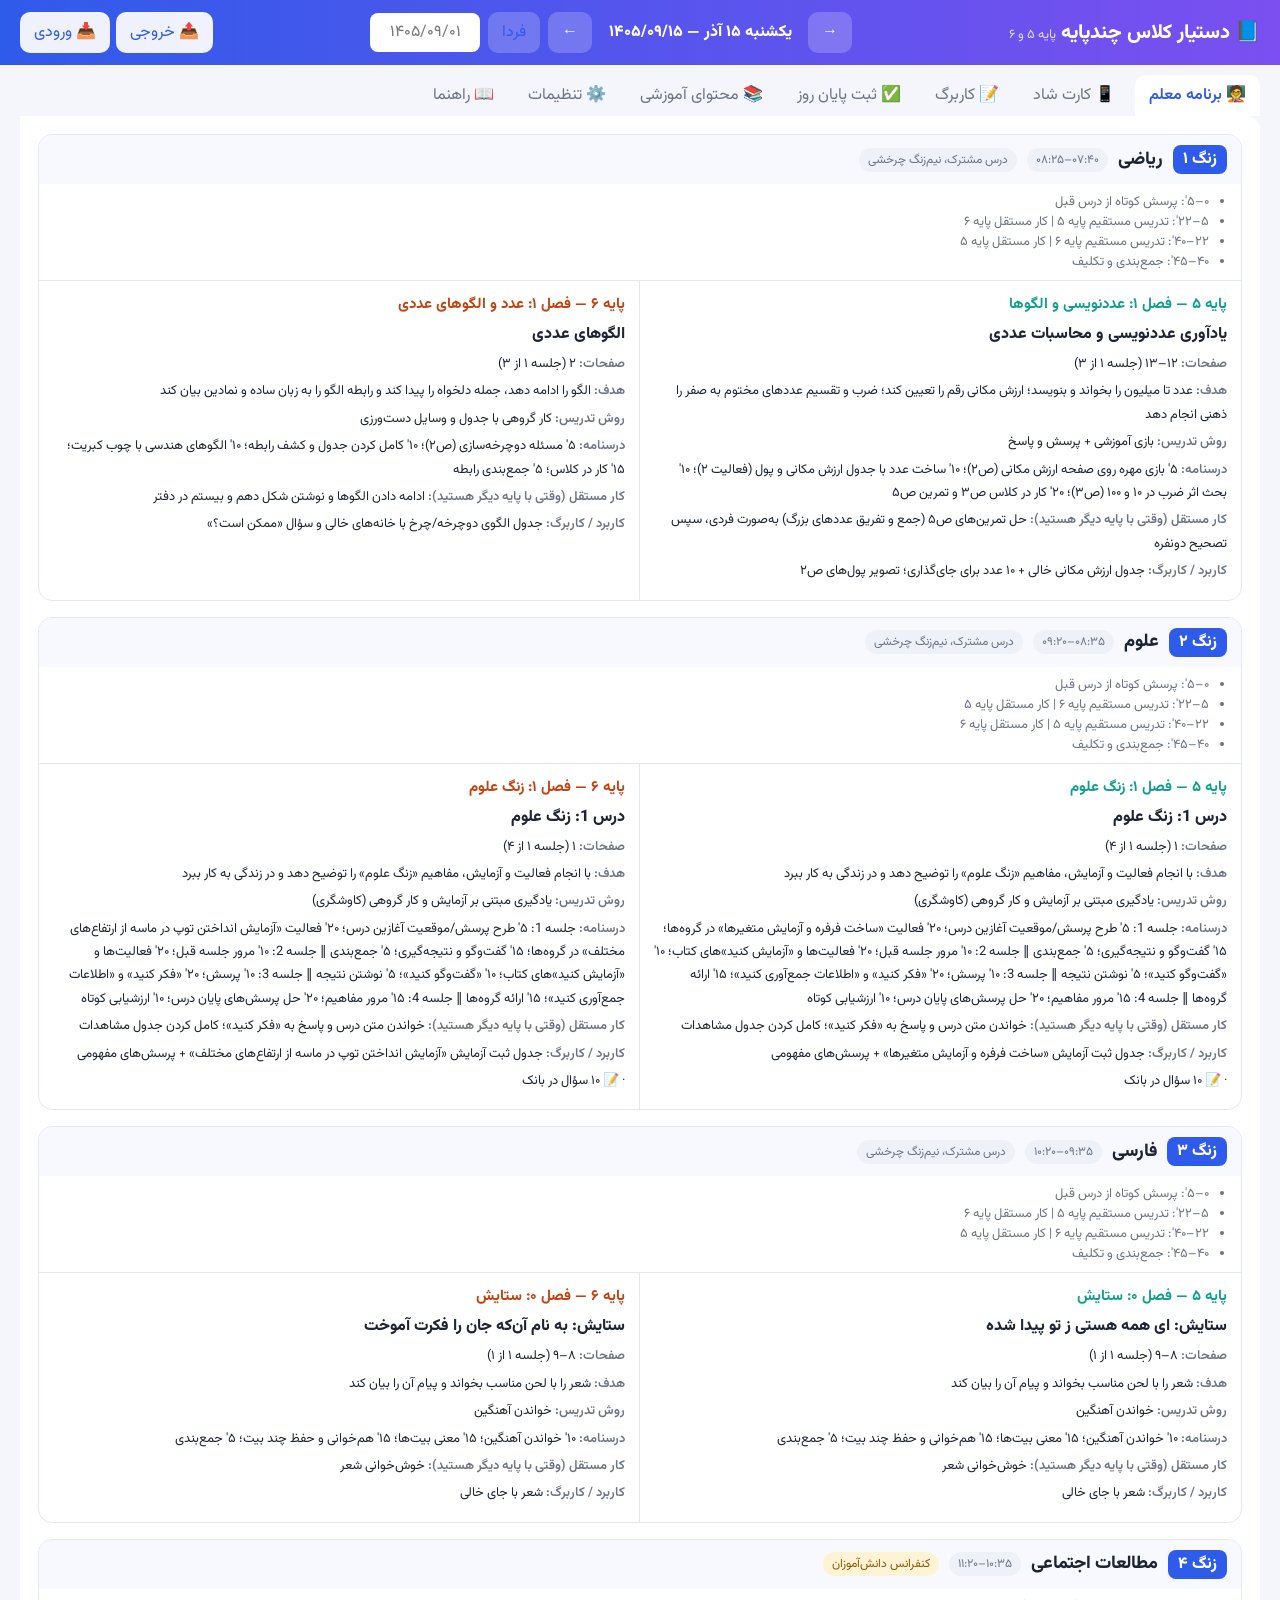
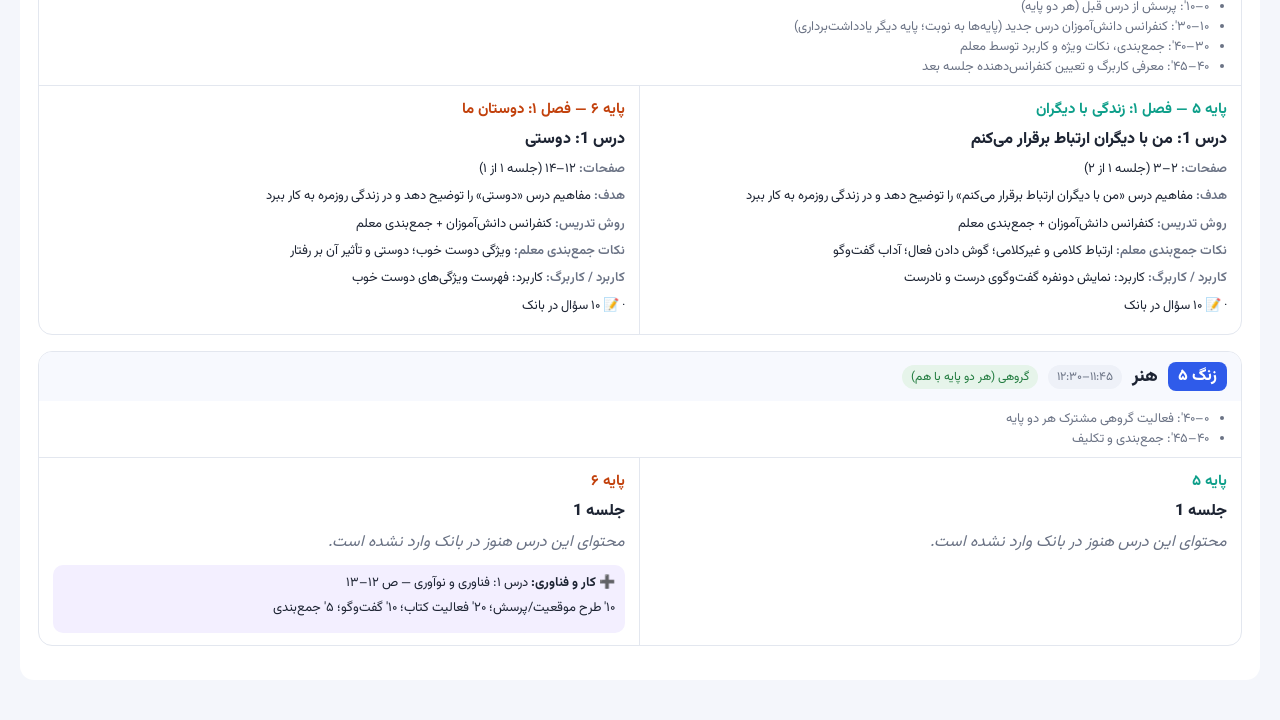
==== index.html @ adf8b190 "Add files via upload" ====
<!doctype html>
<html lang="fa" dir="rtl">
<head>
<meta charset="utf-8">
<meta name="viewport" content="width=device-width, initial-scale=1">
<script>window.APP_MODE = "pwa";</script>
<link rel="manifest" href="manifest.webmanifest">
<meta name="theme-color" content="#2f5bea">
<link rel="icon" href="icons/icon-192.png">
<link rel="apple-touch-icon" href="icons/icon-192.png">
<title>دستیار کلاس چندپایه</title>
<script src="static/vendor/html2canvas.min.js"></script>
<link rel="stylesheet" href="static/app.css">
</head>
<body>
<header class="top no-print">
  <div class="brand">📘 دستیار کلاس چندپایه <small>پایه ۵ و ۶</small></div>
  <div class="datenav">
    <button id="prev" title="روز قبل">→</button>
    <div id="dateLabel" class="date">…</div>
    <button id="next" title="روز بعد">←</button>
    <button id="tomorrow" class="ghost">فردا</button>
    <input id="datePick" placeholder="۱۴۰۵/۰۹/۰۱" size="10">
  </div>
  <div class="sync">
    <button id="exportBtn" class="ghost" title="یک فایل برای بردن به دستگاه دیگر (گوشی ⇄ ویندوز)">📤 خروجی</button>
    <button id="importBtn" class="ghost" title="فایل خروجی دستگاه دیگر را بخوانید و ادغام کنید">📥 ورودی</button>
    <input id="importFile" type="file" accept=".json,application/json" hidden>
  </div>
</header>

<nav class="tabs no-print">
  <button data-tab="plan" class="on">🧑‍🏫 برنامه معلم</button>
  <button data-tab="card">📱 کارت شاد</button>
  <button data-tab="sheet">📝 کاربرگ</button>
  <button data-tab="done">✅ ثبت پایان روز</button>
  <button data-tab="content">📚 محتوای آموزشی</button>
  <button data-tab="settings">⚙️ تنظیمات</button>
  <button data-tab="guide">📖 راهنما</button>
</nav>

<main>
  <section id="tab-plan" class="tab on"></section>

  <section id="tab-card" class="tab">
    <div class="toolbar no-print">
      <button id="cardPng">⬇️ دانلود عکس</button>
      <button id="cardCopy" class="ghost">📋 کپی متن برای شاد</button>
    </div>
    <div class="card-wrap"><div id="shadCard"></div></div>
    <h3 class="no-print" style="margin:28px 0 8px">🏠 تکلیف امشب</h3>
    <p class="hint no-print">بر اساس درس‌های همین روز و برنامه‌ی روز بعد ساخته می‌شود. ریاضی و فارسی همیشه هست؛ برای درس‌های فردا آمادگی (قرآن، کنفرانس، املا، …). روی هر متن کلیک کنید و ویرایش کنید؛ ✖ آن بند را حذف می‌کند. «کپی متن» همان متن ویرایش‌شده را کپی می‌کند.</p>
    <div class="toolbar no-print">
      <button id="hwPng">⬇️ دانلود عکس تکلیف</button>
      <button id="hwCopy" class="ghost">📋 کپی متن تکلیف برای شاد</button>
    </div>
    <div class="card-wrap"><div id="hwCard"></div></div>
  </section>

  <section id="tab-sheet" class="tab">
    <div class="toolbar no-print">
      <select id="sheetPick"></select>
      <label><input type="checkbox" id="showAns"> نمایش پاسخ‌ها (فقط برای معلم)</label>
      <button id="addQ" class="ghost">➕ سؤال جدید</button>
      <button id="sheetPng">⬇️ عکس</button>
      <button id="sheetPdf">🖨️ PDF</button>
    </div>
    <p class="hint no-print">سؤال‌ها را با تیک انتخاب کنید؛ روی هر متن کلیک کنید تا ویرایش شود. پاسخ‌ها در خروجی نمی‌آیند.</p>
    <div class="sheet-wrap"><div id="sheet"></div></div>
  </section>

  <section id="tab-done" class="tab"></section>
  <section id="tab-content" class="tab">
    <div class="filters">
      <input id="fSearch" type="search" placeholder="🔎 جستجو در عنوان، مفاهیم، روش، نکات…">
      <select id="fGrade"><option value="">همه پایه‌ها</option><option>5</option><option>6</option></select>
      <select id="fSubject"><option value="">همه درس‌ها</option></select>
      <select id="fChapter"><option value="">همه فصل‌ها</option></select>
      <select id="fStatus"><option value="">همه وضعیت‌ها</option><option value="done">✅ تدریس شده</option>
        <option value="current">▶️ در حال تدریس</option><option value="todo">⏳ مانده</option></select>
      <select id="fReview"><option value="">بازنگری: همه</option><option value="yes">بازنگری شده</option><option value="no">بازنگری نشده</option></select>
      <span id="fCount" class="hint"></span>
    </div>
    <div class="table-wrap"><table class="grid content-table" id="cTable"></table></div>
  </section>
  <div id="drawer" class="drawer"><div class="drawer-box">
    <div class="drawer-head"><b id="dTitle"></b><button id="dClose" class="ghost">✖</button></div>
    <div id="dBody"></div>
    <div class="save-row"><button id="dSave">💾 ذخیره تغییرات</button>
      <label><input type="checkbox" id="dReviewed"> بازنگری این درس تمام شد</label></div>
  </div></div>
  <section id="tab-settings" class="tab"></section>
  <section id="tab-guide" class="tab">
    <p class="hint no-print"><a href="static/guide.html" target="_blank">باز کردن راهنما در صفحه جدا / چاپ</a></p>
    <iframe src="static/guide.html" style="width:100%;height:75vh;border:0"></iframe>
  </section>
</main>
<div id="toast"></div>
<script src="static/core/jalali.js"></script>
<script src="static/core/planner.js"></script>
<script src="static/core/store.js"></script>
<script src="static/app.js"></script>
<script src="static/content.js"></script>
<script>if ("serviceWorker" in navigator) navigator.serviceWorker.register("sw.js");</script>
</body>
</html>
---- static/app.css ----
@import url("fonts.css");
:root {
  --bg: #f4f6fb; --panel: #fff; --ink: #1d2433; --muted: #6b7385; --line: #e3e7ef;
  --brand: #2f5bea; --brand-2: #7b4ff0; --ok: #1f9d55; --warn: #d97706;
  --g5: #0e9f8a; --g5-bg: #e6f7f4; --g6: #c2410c; --g6-bg: #fdf0e8;
}
* { box-sizing: border-box; }
body { margin: 0; font-family: Vazirmatn, Tahoma, sans-serif; background: var(--bg); color: var(--ink); }
button, select, input { font: inherit; }
button { background: var(--brand); color: #fff; border: 0; border-radius: 10px; padding: 8px 14px; cursor: pointer; }
button.ghost { background: #e8edfb; color: var(--brand); }
button:hover { filter: brightness(1.08); }

.top { display: flex; flex-wrap: wrap; gap: 12px; align-items: center; justify-content: space-between;
  padding: 12px 20px; background: linear-gradient(90deg, var(--brand), var(--brand-2)); color: #fff; }
.brand { font-weight: 800; font-size: 20px; } .brand small { opacity: .8; font-weight: 400; font-size: 13px; }
.datenav { display: flex; gap: 8px; align-items: center; }
.datenav .date { font-weight: 800; min-width: 200px; text-align: center; }
.datenav button { background: rgba(255,255,255,.2); }
.datenav input { border: 0; border-radius: 8px; padding: 7px; width: 110px; text-align: center; }

.tabs { display: flex; gap: 6px; padding: 10px 20px 0; overflow-x: auto; }
.tabs button { background: transparent; color: var(--muted); border-radius: 10px 10px 0 0; white-space: nowrap; }
.tabs button.on { background: var(--panel); color: var(--brand); font-weight: 600; }
main { padding: 0 20px 40px; }
.tab { display: none; background: var(--panel); border-radius: 0 14px 14px 14px; padding: 18px; }
.tab.on { display: block; }
.toolbar { display: flex; flex-wrap: wrap; gap: 8px; align-items: center; margin-bottom: 12px; }
.hint { color: var(--muted); font-size: 13px; margin: 0 0 12px; }
.closed { padding: 40px; text-align: center; font-size: 20px; color: var(--muted); }

/* teacher plan */
.period { border: 1px solid var(--line); border-radius: 14px; margin-bottom: 16px; overflow: hidden; }
.period-head { display: flex; flex-wrap: wrap; gap: 10px; align-items: center; padding: 10px 14px; background: #f7f9fe; }
.period-head .no { background: var(--brand); color: #fff; border-radius: 8px; padding: 2px 10px; font-weight: 800; }
.period-head .subj { font-size: 18px; font-weight: 800; }
.badge { font-size: 12px; padding: 3px 9px; border-radius: 99px; background: #eef1f8; color: var(--muted); }
.badge.conf { background: #fff3d6; color: #8a5a00; } .badge.joint { background: #e6f4ea; color: #1f7a3d; }
.timing { margin: 0; padding: 8px 32px 8px 14px; font-size: 13px; color: var(--muted); border-bottom: 1px solid var(--line); }
.grades { display: grid; grid-template-columns: 1fr 1fr; }
.grade { padding: 12px 14px; }
.grade + .grade { border-right: 1px solid var(--line); }
.grade h4 { margin: 0 0 6px; font-size: 15px; }
.g5 h4 { color: var(--g5); } .g6 h4 { color: var(--g6); }
.grade .title { font-weight: 800; font-size: 16px; margin-bottom: 6px; }
.kv { font-size: 13px; margin: 4px 0; line-height: 1.8; } .kv b { color: var(--muted); font-weight: 600; }
.kv.note { background: #fff8e6; border-radius: 8px; padding: 4px 8px; }
.empty { color: var(--muted); font-style: italic; }
.extra { margin-top: 10px; padding: 8px 10px; background: #f3efff; border-radius: 10px; font-size: 13px; }
.logged { float: left; font-size: 12px; }
@media (max-width: 760px) { .grades { grid-template-columns: 1fr; } .grade + .grade { border-right: 0; border-top: 1px solid var(--line); } }

/* shad card */
.card-wrap, .sheet-wrap { overflow-x: auto; }
#shadCard { width: 900px; margin: auto; border-radius: 28px; overflow: hidden; color: #1d2433;
  background: linear-gradient(160deg, #eef3ff 0%, #fdf2ff 100%); font-family: Vazirmatn, Tahoma, sans-serif; }
.sc-head { background: linear-gradient(90deg, #2f5bea, #7b4ff0); color: #fff; padding: 26px 32px; }
.sc-head .t1 { font-size: 30px; font-weight: 800; } .sc-head .t2 { font-size: 18px; opacity: .9; margin-top: 4px; }
.sc-body { display: grid; grid-template-columns: 1fr 1fr; gap: 18px; padding: 22px 26px; }
.sc-col { background: #fff; border-radius: 20px; padding: 16px 18px; box-shadow: 0 4px 14px rgba(47,91,234,.08); }
.sc-col h3 { margin: 0 0 12px; font-size: 22px; } .sc-col.g5 h3 { color: var(--g5); } .sc-col.g6 h3 { color: var(--g6); }
.sc-item { padding: 10px 0; border-top: 1px dashed var(--line); }
.sc-item:first-of-type { border-top: 0; }
.sc-item .s { font-weight: 800; font-size: 17px; } .sc-item .s span { font-weight: 400; color: var(--muted); font-size: 13px; }
.sc-item .l { font-size: 15px; margin-top: 3px; }
.sc-item .x { font-size: 13px; color: var(--muted); margin-top: 3px; }
.sc-item .x.conf { color: #8a5a00; }
.sc-legend { text-align: center; font-size: 14px; color: #5b3fc4; padding: 12px 20px 0; }
.hw-head { background: linear-gradient(90deg, #0e9f8a, #2f5bea); }
.sc-item .l.hw { line-height: 2; outline: none; border-radius: 6px; }
.sc-item .l.hw:focus { background: #fffbe6; }
.hw-del { float: left; background: transparent; color: #c33; padding: 0 6px; font-size: 13px; }
#hwCard { width: 900px; margin: auto; border-radius: 28px; overflow: hidden; color: #1d2433;
  background: linear-gradient(160deg, #e9fbf6 0%, #eef3ff 100%); font-family: Vazirmatn, Tahoma, sans-serif; }
.sc-foot { text-align: center; padding: 6px 26px 24px; font-size: 17px; font-weight: 600; color: #5b3fc4; }

/* worksheet */
#sheet { width: 794px; min-height: 1123px; margin: auto; background: #fff; padding: 38px 46px;
  border: 1px solid var(--line); font-family: Vazirmatn, Tahoma, sans-serif; color: #111; }
.ws-school { display: flex; justify-content: space-between; font-size: 15px; font-weight: 600; color: #2f5bea;
  margin-bottom: 8px; outline: none; }
.ws-head { display: flex; justify-content: space-between; align-items: flex-end; border-bottom: 3px solid #2f5bea; padding-bottom: 10px; }
.ws-head .t { font-size: 24px; font-weight: 800; } .ws-head .m { font-size: 14px; color: #444; line-height: 1.9; }
.ws-name { margin: 14px 0 6px; font-size: 15px; }
.ws-sec { display: flex; gap: 10px; align-items: center; margin-top: 16px; padding: 6px 10px;
  background: #eef2fe; border-radius: 8px; font-weight: 800; color: #2f5bea; }
.ws-sec .text { flex: 1; outline: none; } .ws-sec.off { opacity: .35; }
.q { display: flex; gap: 10px; padding: 10px 0; border-bottom: 1px dashed #d8dce6; }
.q.off { opacity: .35; } .q .chk { margin-top: 6px; }
.q .num { font-weight: 800; min-width: 22px; }
.q .body { flex: 1; } .q .type { font-size: 11px; color: #7b4ff0; }
.q .text { font-size: 16px; line-height: 2; outline: none; } .q .text:focus, .q .opt:focus { background: #f1f5ff; }
.q .opts { display: grid; grid-template-columns: 1fr 1fr; gap: 2px 18px; font-size: 15px; margin-top: 2px; }
.q .opt { outline: none; }
.q .lines { height: 26px; border-bottom: 1px solid #ccc; margin-top: 4px; }
.q .ans { display: none; font-size: 13px; color: var(--ok); background: #eaf7ef; border-radius: 6px; padding: 2px 8px; margin-top: 4px; }
.show-ans .q .ans { display: block; }
.q .del { background: transparent; color: #c33; padding: 0 6px; }

/* done + settings */
table.grid { width: 100%; border-collapse: collapse; font-size: 14px; }
table.grid th, table.grid td { border-bottom: 1px solid var(--line); padding: 8px; text-align: right; }
table.grid th { background: #f7f9fe; }
table.grid select { max-width: 420px; width: 100%; }
.save-row { margin-top: 16px; display: flex; gap: 12px; align-items: center; flex-wrap: wrap; }
/* content panel */
.filters { display: flex; flex-wrap: wrap; gap: 8px; align-items: center; margin-bottom: 12px; }
.filters input, .filters select { border: 1px solid var(--line); border-radius: 8px; padding: 6px 8px; background: #fff; }
.filters input[type=search] { min-width: 260px; flex: 1; }
.table-wrap { overflow: auto; max-height: 72vh; border: 1px solid var(--line); border-radius: 10px; }
.content-table th { position: sticky; top: 0; z-index: 1; white-space: nowrap; }
.content-table th.sortable { cursor: pointer; } .content-table th.sortable:hover { color: var(--brand); }
.content-table td.small { font-size: 12px; color: var(--muted); max-width: 220px; }
.content-table td.actions { white-space: nowrap; } .content-table .actions button { padding: 4px 8px; font-size: 12px; }
.content-table tr.st-done td { background: #f0faf3; } .content-table tr.st-current td { background: #fff8e6; }
.drawer { position: fixed; inset: 0; background: rgba(20,24,40,.35); display: none; z-index: 10; }
.drawer.on { display: flex; justify-content: flex-start; }
.drawer-box { width: min(720px, 100%); height: 100%; overflow: auto; background: #fff; padding: 16px 20px; box-shadow: 0 0 30px rgba(0,0,0,.2); }
.drawer-head { display: flex; justify-content: space-between; align-items: center; margin-bottom: 10px; font-size: 16px; }
.field { display: block; margin: 8px 0; } .field span { display: block; font-size: 13px; color: var(--muted); margin-bottom: 2px; }
.field textarea { min-height: 64px; resize: vertical; line-height: 1.9; }
.field input, .field textarea { width: 100%; border: 1px solid var(--line); border-radius: 8px; padding: 6px 8px; font: inherit; font-size: 14px; }
#toast { position: fixed; bottom: 20px; left: 50%; transform: translateX(-50%); background: #1d2433; color: #fff;
  padding: 10px 18px; border-radius: 10px; opacity: 0; transition: .3s; pointer-events: none; }
#toast.on { opacity: 1; }

.sync { display: flex; gap: 6px; }
.sync button { background: rgba(255,255,255,.92); }

/* phone */
@media (max-width: 760px) {
  .top { padding: 10px 12px; gap: 8px; }
  .brand { font-size: 17px; }
  .datenav { width: 100%; justify-content: space-between; gap: 6px; }
  .datenav .date { min-width: 0; flex: 1; font-size: 14px; }
  .datenav input { width: 92px; }
  .sync { width: 100%; } .sync button { flex: 1; }
  .tabs { padding: 8px 8px 0; } main { padding: 0 8px 30px; }
  .tab { padding: 12px; border-radius: 0 0 14px 14px; }
  .filters input[type=search] { min-width: 0; width: 100%; }
  table.grid { font-size: 13px; } table.grid th, table.grid td { padding: 6px 4px; }
  #tab-done table.grid input.nt { width: 90px; }
  .toolbar select { max-width: 100%; }
}

@media print {
  body { background: #fff; } .no-print, .tabs, .top, .hint { display: none !important; }
  main { padding: 0; } .tab { display: none !important; padding: 0; }
  #tab-sheet { display: block !important; } #sheet { border: 0; padding: 10mm; width: auto; min-height: 0; }
  .q.off, .ws-sec.off, .chk, .del, .q .ans { display: none !important; }
  @page { size: A4; margin: 8mm; }
}
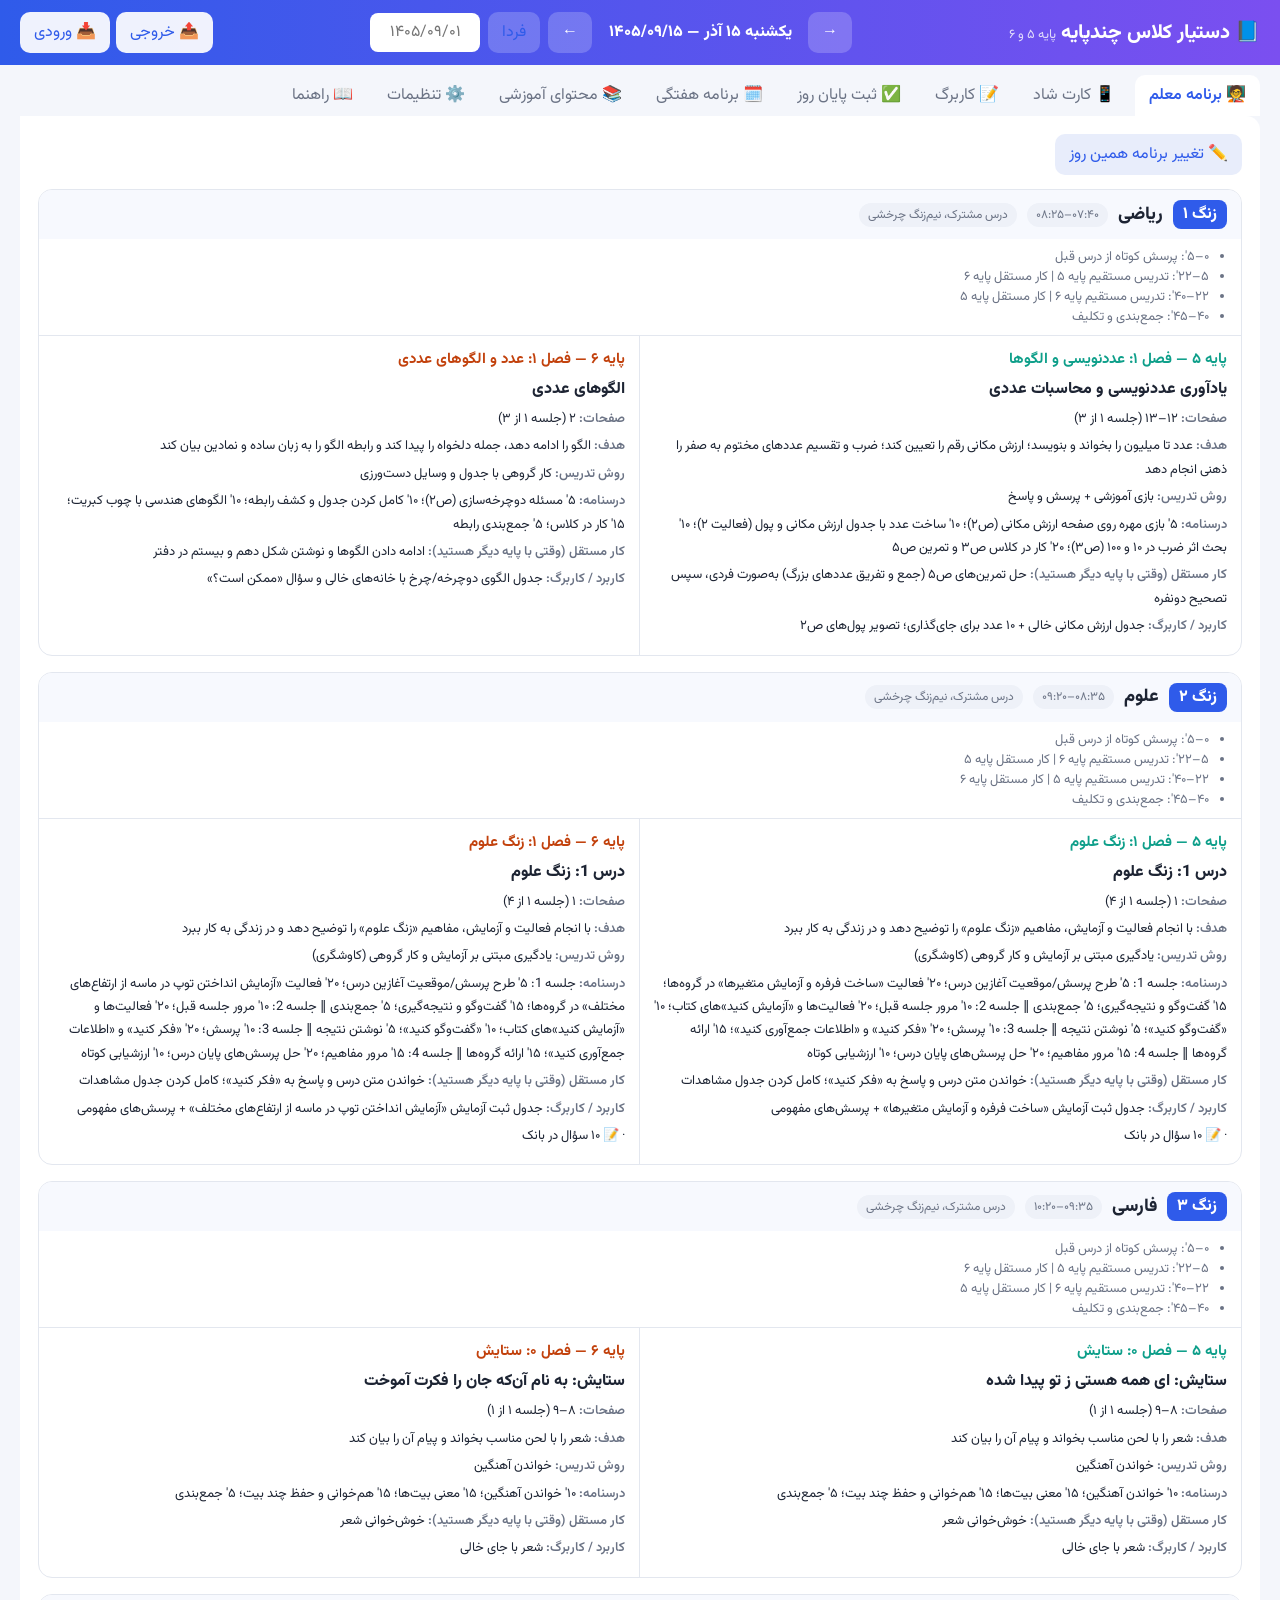
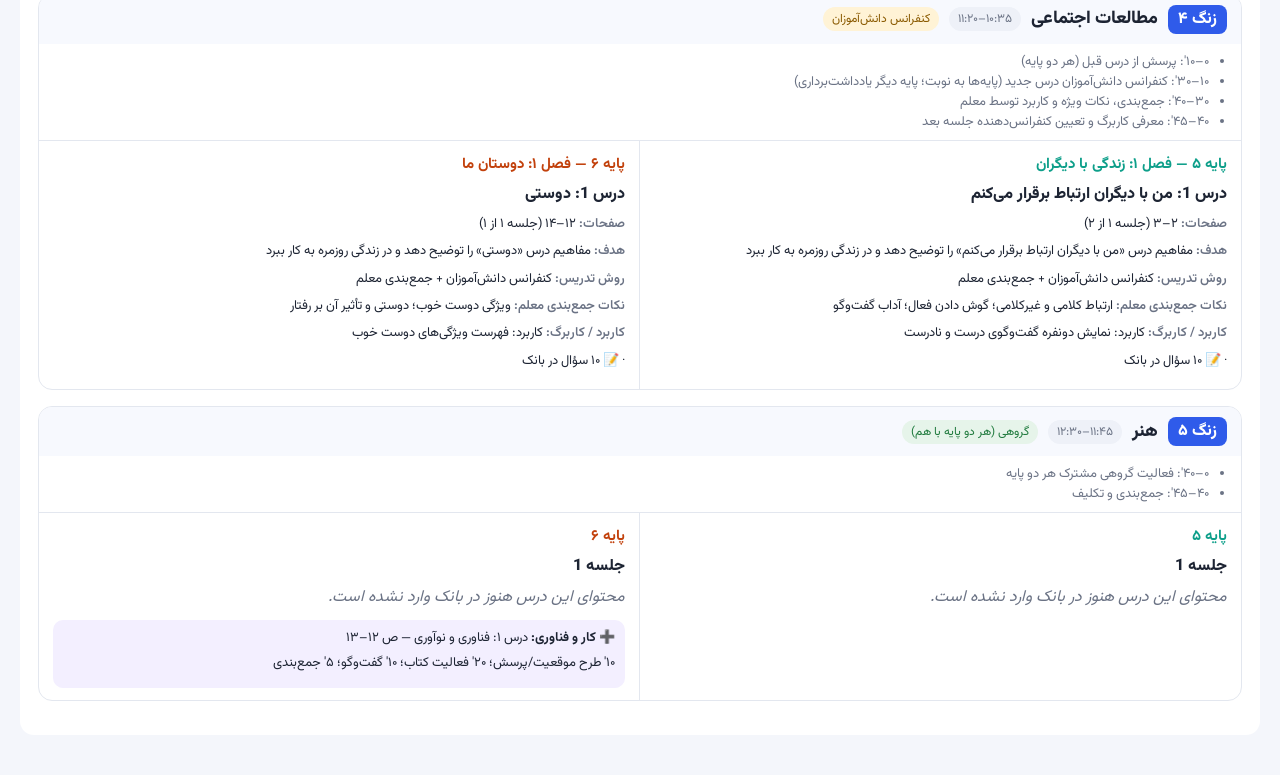
==== commit 702f59e3: "Add files via upload" ====
--- a/index.html
+++ b/index.html
@@ -34,6 +34,7 @@
   <button data-tab="card">📱 کارت شاد</button>
   <button data-tab="sheet">📝 کاربرگ</button>
   <button data-tab="done">✅ ثبت پایان روز</button>
+  <button data-tab="week">🗓️ برنامه هفتگی</button>
   <button data-tab="content">📚 محتوای آموزشی</button>
   <button data-tab="settings">⚙️ تنظیمات</button>
   <button data-tab="guide">📖 راهنما</button>
@@ -89,6 +90,7 @@
     <div class="save-row"><button id="dSave">💾 ذخیره تغییرات</button>
       <label><input type="checkbox" id="dReviewed"> بازنگری این درس تمام شد</label></div>
   </div></div>
+  <section id="tab-week" class="tab"></section>
   <section id="tab-settings" class="tab"></section>
   <section id="tab-guide" class="tab">
     <p class="hint no-print"><a href="static/guide.html" target="_blank">باز کردن راهنما در صفحه جدا / چاپ</a></p>
@@ -101,6 +103,7 @@
 <script src="static/core/store.js"></script>
 <script src="static/app.js"></script>
 <script src="static/content.js"></script>
+<script src="static/week.js"></script>
 <script>if ("serviceWorker" in navigator) navigator.serviceWorker.register("sw.js");</script>
 </body>
 </html>
--- a/static/app.css
+++ b/static/app.css
@@ -124,6 +124,16 @@
   padding: 10px 18px; border-radius: 10px; opacity: 0; transition: .3s; pointer-events: none; }
 #toast.on { opacity: 1; }
 
+/* weekly timetable + one-day change */
+.print-only { display: none; }
+.warnc { color: #b45309; font-weight: 600; }
+.week-grid th, .week-grid td { text-align: center; }
+.week-grid select { width: 100%; min-width: 92px; }
+.daybar { display: flex; flex-wrap: wrap; gap: 8px; align-items: center; margin-bottom: 14px; }
+#dcBox { width: 100%; background: #f7f9fe; border: 1px solid var(--line); border-radius: 12px; padding: 10px 14px; }
+#dcBox input#dcReason { border: 1px solid var(--line); border-radius: 8px; padding: 5px 8px; margin-right: 8px; }
+.dc-row { display: flex; flex-wrap: wrap; gap: 10px; margin-bottom: 8px; }
+
 .sync { display: flex; gap: 6px; }
 .sync button { background: rgba(255,255,255,.92); }
 
@@ -149,4 +159,8 @@
   #tab-sheet { display: block !important; } #sheet { border: 0; padding: 10mm; width: auto; min-height: 0; }
   .q.off, .ws-sec.off, .chk, .del, .q .ans { display: none !important; }
   @page { size: A4; margin: 8mm; }
+  body.print-week #tab-sheet { display: none !important; }
+  body.print-week #tab-week { display: block !important; }
+  body.print-week .print-only { display: inline; } body.print-week h3.print-only { display: block; }
+  body.print-week .week-grid { font-size: 16px; } body.print-week .week-grid td { height: 56px; border: 1px solid #999; }
 }
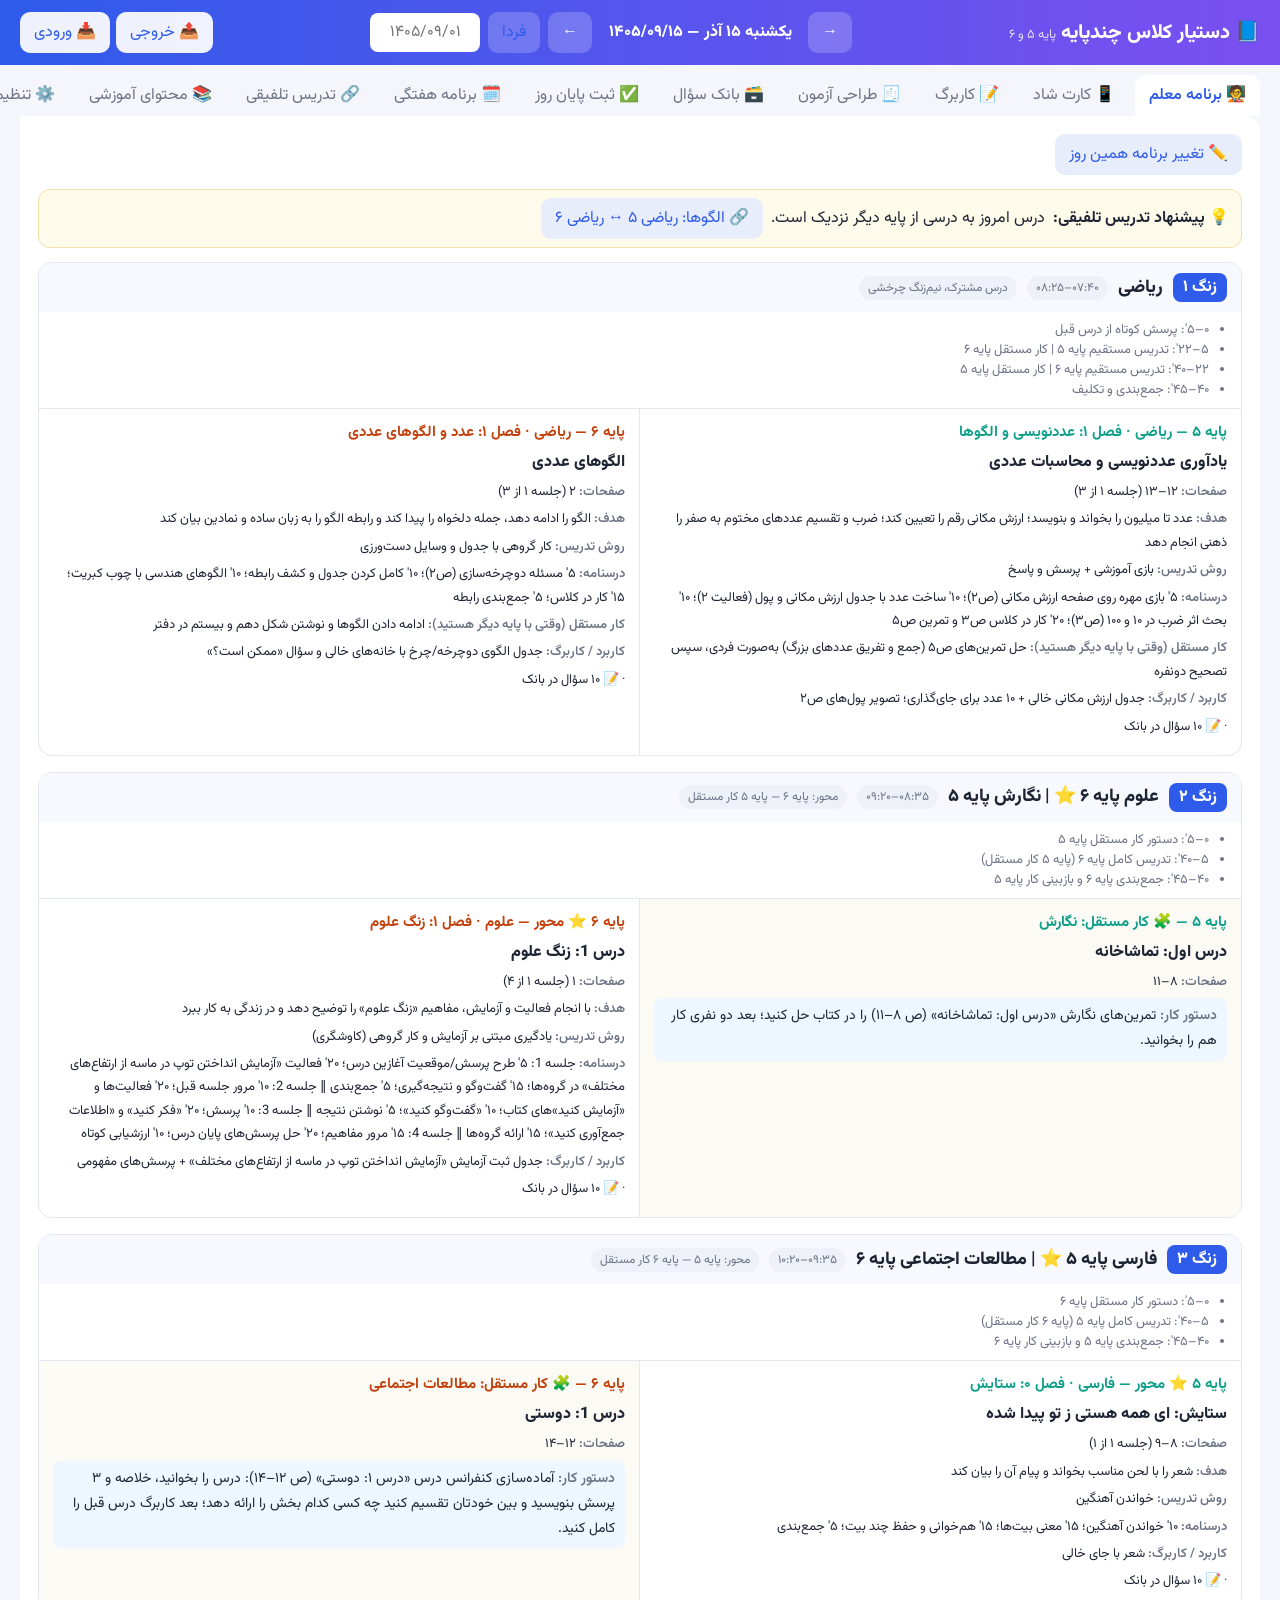
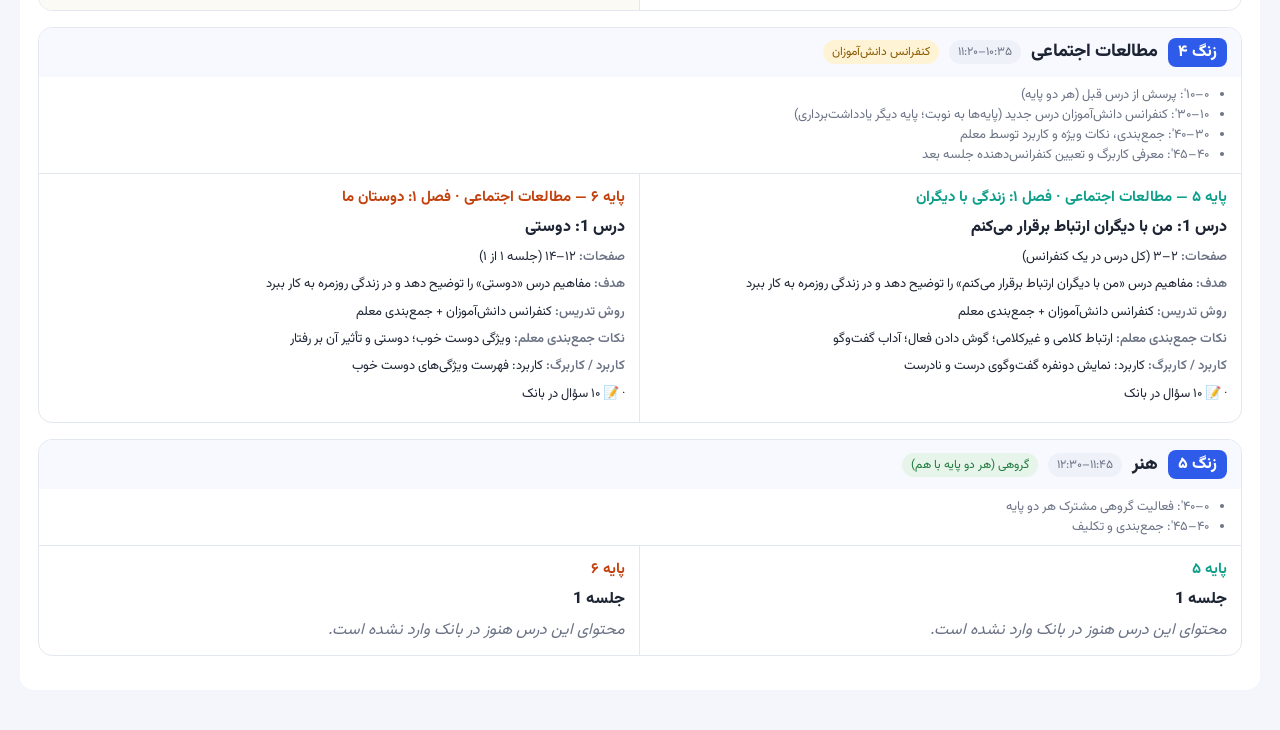
==== commit 4d2b237d: "Add files via upload" ====
--- a/index.html
+++ b/index.html
@@ -33,8 +33,11 @@
   <button data-tab="plan" class="on">🧑‍🏫 برنامه معلم</button>
   <button data-tab="card">📱 کارت شاد</button>
   <button data-tab="sheet">📝 کاربرگ</button>
+  <button data-tab="exam">🧾 طراحی آزمون</button>
+  <button data-tab="qbank">🗃️ بانک سؤال</button>
   <button data-tab="done">✅ ثبت پایان روز</button>
   <button data-tab="week">🗓️ برنامه هفتگی</button>
+  <button data-tab="integ">🔗 تدریس تلفیقی</button>
   <button data-tab="content">📚 محتوای آموزشی</button>
   <button data-tab="settings">⚙️ تنظیمات</button>
   <button data-tab="guide">📖 راهنما</button>
@@ -90,7 +93,10 @@
     <div class="save-row"><button id="dSave">💾 ذخیره تغییرات</button>
       <label><input type="checkbox" id="dReviewed"> بازنگری این درس تمام شد</label></div>
   </div></div>
+  <section id="tab-exam" class="tab"></section>
+  <section id="tab-qbank" class="tab"></section>
   <section id="tab-week" class="tab"></section>
+  <section id="tab-integ" class="tab"></section>
   <section id="tab-settings" class="tab"></section>
   <section id="tab-guide" class="tab">
     <p class="hint no-print"><a href="static/guide.html" target="_blank">باز کردن راهنما در صفحه جدا / چاپ</a></p>
@@ -104,6 +110,9 @@
 <script src="static/app.js"></script>
 <script src="static/content.js"></script>
 <script src="static/week.js"></script>
+<script src="static/integ.js"></script>
+<script src="static/exam.js"></script>
+<script src="static/qbank.js"></script>
 <script>if ("serviceWorker" in navigator) navigator.serviceWorker.register("sw.js");</script>
 </body>
 </html>
--- a/static/app.css
+++ b/static/app.css
@@ -128,11 +128,127 @@
 .print-only { display: none; }
 .warnc { color: #b45309; font-weight: 600; }
 .week-grid th, .week-grid td { text-align: center; }
-.week-grid select { width: 100%; min-width: 92px; }
+.slot { display: flex; flex-direction: column; gap: 3px; min-width: 132px; border-radius: 10px; padding: 4px; }
+.slot.split { background: #fffbef; }
+.sl-row { display: flex; gap: 4px; align-items: center; }
+.sl-row .gl { font-size: 12px; font-weight: 700; min-width: 12px; } .sl-row.g5 .gl { color: var(--g5); } .sl-row.g6 .gl { color: var(--g6); }
+.sl-row select { flex: 1; font-size: 13px; padding: 2px; min-width: 0; }
+.slot .star { display: none; background: #eef1f8; padding: 0 5px; font-size: 14px; border-radius: 8px; filter: grayscale(1); opacity: .45; }
+.slot.split .star { display: inline-block; } .slot .star.on { filter: none; opacity: 1; background: #ffe9a8; box-shadow: 0 0 0 2px #f3c86b; }
+.sl-tag { font-size: 11px; border-radius: 99px; padding: 1px 8px; text-align: center; }
+.sl-tag.conf { background: #fff3d6; color: #8a5a00; font-weight: 700; } .sl-tag.joint { background: #e6f4ea; color: #1f7a3d; }
+.sl-tag.rot { background: #eef1f8; color: var(--muted); } .sl-tag.indep, .sl-tag.prep { background: #eef7ff; color: #2058a8; }
+.ghost-link { color: var(--brand); text-decoration: none; padding: 8px 10px; }
+.theme-pick { background: #f3f5fb; border-radius: 10px; padding: 6px 10px; cursor: pointer; }
+
+/* weekly poster: 3 child-friendly themes, A4 landscape (1123×794 px) */
+.poster-wrap { overflow-x: auto; padding-bottom: 8px; }
+.poster { width: 1123px; height: 794px; box-sizing: border-box; padding: 16px 26px; margin: auto; display: flex; flex-direction: column;
+  font-family: Vazirmatn, Tahoma, sans-serif; color: #1d2433; border-radius: 26px; overflow: hidden; position: relative; }
+.p-head { text-align: center; margin-bottom: 4px; } .p-deco { font-size: 22px; letter-spacing: 10px; line-height: 1.2; }
+.p-title { font-size: 32px; font-weight: 900; line-height: 1.4; } .p-sub { font-size: 15px; opacity: .85; margin-top: 2px; }
+.p-grid { width: 100%; flex: 1; border-collapse: separate; border-spacing: 6px; table-layout: fixed; }
+.p-grid th { font-size: 16px; } .p-grid th small { display: block; font-weight: 400; font-size: 12px; opacity: .75; }
+.p-grid th.p-day { width: 96px; font-size: 19px; border-radius: 16px; }
+.pc { border-radius: 16px; text-align: center; vertical-align: middle; padding: 4px; }
+.pe { font-size: 26px; line-height: 1.15; } .pn { font-size: 16px; font-weight: 800; line-height: 1.5; }
+.pt { display: inline-block; font-size: 11px; line-height: 1.6; font-weight: 700; border-radius: 99px; padding: 0 8px; margin-top: 2px; background: rgba(255,255,255,.75); }
+.pc.split { padding: 4px 6px; } .ps { font-size: 13px; line-height: 1.6; border-radius: 10px; padding: 1px 6px; margin: 2px 0; text-align: right; background: rgba(255,255,255,.65); }
+.ps b { display: inline-block; min-width: 18px; text-align: center; border-radius: 6px; color: #fff; }
+.ps.g5 b { background: var(--g5); } .ps.g6 b { background: var(--g6); } .ps.lead { font-weight: 800; background: #fff; box-shadow: 0 0 0 2px #f3c86b; }
+.p-legend { text-align: center; font-size: 14px; margin-top: 2px; } .p-foot { text-align: center; font-size: 16px; font-weight: 700; }
+.p-foot small { font-weight: 400; font-size: 12px; opacity: .6; margin-right: 8px; }
+/* 🌈 rainbow */
+.t-rainbow { background: linear-gradient(160deg, #fff6e5, #fdeefe 50%, #e9f6ff); }
+.t-rainbow .p-title { color: #7b4ff0; } .t-rainbow .p-grid > tbody > tr:first-child th { color: #5b3fc4; }
+.t-rainbow .d0 .p-day, .t-rainbow .d0 .pc { background: #ffe1e1; } .t-rainbow .d1 .p-day, .t-rainbow .d1 .pc { background: #ffefd2; }
+.t-rainbow .d2 .p-day, .t-rainbow .d2 .pc { background: #fffbc8; } .t-rainbow .d3 .p-day, .t-rainbow .d3 .pc { background: #dff7e3; }
+.t-rainbow .d4 .p-day, .t-rainbow .d4 .pc { background: #dcecff; }
+.t-rainbow .pc.conf { box-shadow: inset 0 0 0 3px #f2a93b; } .t-rainbow .p-foot { color: #7b4ff0; }
+/* 🚀 space */
+.t-space { background: radial-gradient(circle at 20% 10%, #3b3f8f, #151838 60%); color: #fff;
+  background-image: radial-gradient(#fff 1px, transparent 1.5px), radial-gradient(circle at 20% 10%, #3b3f8f, #151838 60%);
+  background-size: 46px 46px, 100% 100%; }
+.t-space .p-title { color: #ffd84d; text-shadow: 0 0 12px rgba(255,216,77,.5); }
+.t-space .p-grid th { color: #cfd6ff; } .t-space .p-day { background: rgba(255,255,255,.12); color: #fff !important; }
+.t-space .pc { background: rgba(255,255,255,.1); border: 2px solid rgba(140,160,255,.45); color: #fff; }
+.t-space .pc.conf { border-color: #ffd84d; } .t-space .pt { background: rgba(255,216,77,.9); color: #151838; }
+.t-space .ps { background: rgba(255,255,255,.15); color: #fff; } .t-space .ps.lead { background: rgba(255,216,77,.25); box-shadow: 0 0 0 2px #ffd84d; }
+.t-space .p-legend, .t-space .p-foot { color: #cfd6ff; }
+/* 🌻 garden */
+.t-garden { background: linear-gradient(180deg, #e8f8ff 0%, #f3fbe9 55%, #dff3c8 100%); border: 8px solid #9bd67a; }
+.t-garden .p-title { color: #2e7d32; } .t-garden .p-grid th { color: #2e7d32; }
+.t-garden .p-day { background: #c8ecb0; } .t-garden .pc { background: #fff; border: 2px dashed #9bd67a; }
+.t-garden .pc.conf { border: 3px solid #f4b400; background: #fff9e0; } .t-garden .pc.joint { background: #f1fbea; }
+.t-garden .ps { background: #f6fbf2; } .t-garden .p-foot { color: #2e7d32; }
+.poster.student .pe { font-size: 36px; } .poster.student .pn { font-size: 20px; } .poster.student .pt { font-size: 13px; }
+@page poster { size: A4 landscape; margin: 6mm; }
+.dc-cell { display: flex; flex-direction: column; gap: 3px; }
+.grade.indep { background: #fbfaf5; } .kv.task { background: #eef7ff; border-radius: 8px; padding: 6px 10px; font-size: 14px; }
 .daybar { display: flex; flex-wrap: wrap; gap: 8px; align-items: center; margin-bottom: 14px; }
 #dcBox { width: 100%; background: #f7f9fe; border: 1px solid var(--line); border-radius: 12px; padding: 10px 14px; }
 #dcBox input#dcReason { border: 1px solid var(--line); border-radius: 8px; padding: 5px 8px; margin-right: 8px; }
 .dc-row { display: flex; flex-wrap: wrap; gap: 10px; margin-bottom: 8px; }
+
+/* exam builder */
+.ex-step { background: #f7f9fe; border: 1px solid var(--line); border-radius: 12px; padding: 10px 14px; margin-bottom: 10px;
+  display: flex; flex-wrap: wrap; gap: 10px; align-items: center; }
+.ex-step > b { color: var(--brand); }
+#exLessons { width: 100%; max-height: 300px; overflow: auto; }
+.ex-ch { margin: 6px 0; } .ex-chb { padding: 3px 10px; font-weight: 700; }
+.ex-les { display: inline-flex; gap: 4px; align-items: center; margin: 3px 10px 3px 0; font-size: 14px; }
+.ex-les small { color: var(--ok); } .ex-les.noq { opacity: .5; } .ex-les.noq small { color: var(--muted); }
+.ex-counts { width: 100%; display: flex; flex-wrap: wrap; gap: 12px; align-items: center; }
+.ex-counts input { width: 52px; } .ex-counts small { color: var(--muted); margin-right: 4px; } .ex-lab { font-weight: 700; min-width: 100px; }
+.exam-wrap { overflow-x: auto; }
+.ex-page { width: 794px; min-height: 1123px; margin: 14px auto; background: #fff; border: 1px solid var(--line); padding: 34px 40px;
+  font-family: Vazirmatn, Tahoma, sans-serif; color: #111; box-sizing: border-box; font-size: 15px; }
+.ex-page.a5 { width: 559px; min-height: 794px; padding: 22px 24px; font-size: 13px; }
+.ex-head { display: flex; justify-content: space-between; align-items: center; border: 2px solid #2f5bea; border-radius: 12px;
+  padding: 8px 14px; font-size: .9em; line-height: 1.9; }
+.ex-title { font-size: 1.5em; font-weight: 900; color: #2f5bea; text-align: center; outline: none; }
+.ex-info { display: flex; justify-content: space-between; margin: 10px 2px 4px; }
+.ex-score { border: 1.5px dashed #999; border-radius: 8px; padding: 0 8px; }
+.ex-topics { font-size: .85em; color: #555; margin-bottom: 6px; outline: none; }
+.ex-sec { margin-top: 14px; padding: 4px 10px; background: #eef2fe; border-radius: 8px; font-weight: 800; color: #2f5bea; font-size: .95em; }
+.ex-q { display: flex; gap: 8px; padding: 8px 0; border-bottom: 1px dashed #d8dce6; align-items: flex-start; break-inside: avoid; }
+.ex-n { font-weight: 800; min-width: 22px; } .ex-body { flex: 1; }
+.ex-text { line-height: 2; outline: none; } .ex-text:focus { background: #f1f5ff; }
+.ex-opts { display: grid; grid-template-columns: 1fr 1fr; gap: 0 16px; } .ex-opts [contenteditable] { outline: none; }
+.ex-page.a5 .ex-opts { grid-template-columns: 1fr; }
+.ex-box { display: inline-block; width: 12px; height: 12px; border: 1.5px solid #555; border-radius: 3px; vertical-align: middle; }
+.ex-line { height: 24px; border-bottom: 1px solid #bbb; }
+.ex-sc { font-size: .8em; color: #555; border: 1px solid #ccc; border-radius: 6px; padding: 0 6px; white-space: nowrap; }
+.ex-tools button { padding: 0 6px; font-size: 13px; }
+.ex-foot { text-align: center; margin-top: 18px; font-weight: 700; color: #2f5bea; }
+.ex-key ol { line-height: 2.2; } .ex-key { min-height: 0 !important; }
+.ex-page.exporting .ex-tools { display: none; }
+@page exam-a4 { size: A4 portrait; margin: 8mm; }
+@page exam-a5 { size: A5 portrait; margin: 6mm; }
+
+/* question bank */
+.qb-item { border: 1px solid var(--line); border-radius: 12px; padding: 8px 12px; margin-bottom: 8px; }
+.qb-meta { display: flex; flex-wrap: wrap; gap: 6px; align-items: center; font-size: 13px; }
+.badge.lv-ساده { background: #e6f4ea; color: #1f7a3d; } .badge.lv-متوسط { background: #fff3d6; color: #8a5a00; }
+.badge.lv-دشوار { background: #fde8e8; color: #b42318; }
+.qb-q { font-size: 15px; line-height: 2; margin-top: 4px; } .qb-opts { margin: 0; font-size: 14px; }
+.qb-ans { font-size: 13px; color: var(--ok); } .qb-tools { margin-top: 4px; } .qb-tools button { padding: 3px 10px; font-size: 13px; }
+.qb-form { background: #f7f9fe; border: 1px solid var(--line); border-radius: 12px; padding: 12px 14px; margin-bottom: 12px; }
+.qb-row { display: flex; flex-wrap: wrap; gap: 10px; margin: 8px 0; } .qb-row select { max-width: 260px; }
+.qb-opt { display: flex; gap: 6px; align-items: center; margin: 4px 0; } .qb-opt .qfOpt { flex: 1; border: 1px solid var(--line); border-radius: 8px; padding: 5px 8px; }
+
+/* integrated teaching */
+.ig-card { border: 1px solid var(--line); border-radius: 12px; margin-bottom: 10px; padding: 8px 12px; }
+.ig-card.near { border-color: #f3c86b; background: #fffdf5; }
+.ig-card summary { cursor: pointer; display: flex; flex-wrap: wrap; gap: 8px; align-items: center; }
+.ig-theme { font-weight: 800; } .ig-mini { color: var(--muted); font-size: 13px; }
+.badge.near { background: #fff1c7; color: #8a5a00; }
+.ig-sides { display: grid; grid-template-columns: 1fr 1fr; gap: 10px; margin: 10px 0; }
+.ig-side { border-radius: 10px; padding: 8px 10px; } .ig-side.g5 { background: var(--g5-bg); } .ig-side.g6 { background: var(--g6-bg); }
+.ig-side .title { font-weight: 700; margin: 4px 0; }
+.ig-hint { background: #fffbea; border: 1px solid #f3dfa8; border-radius: 12px; padding: 8px 12px; margin-bottom: 14px;
+  display: flex; flex-wrap: wrap; gap: 8px; align-items: center; }
+@media (max-width: 760px) { .ig-sides { grid-template-columns: 1fr; } }
 
 .sync { display: flex; gap: 6px; }
 .sync button { background: rgba(255,255,255,.92); }
@@ -159,8 +275,14 @@
   #tab-sheet { display: block !important; } #sheet { border: 0; padding: 10mm; width: auto; min-height: 0; }
   .q.off, .ws-sec.off, .chk, .del, .q .ans { display: none !important; }
   @page { size: A4; margin: 8mm; }
-  body.print-week #tab-sheet { display: none !important; }
+  body.print-week #tab-sheet, body.print-integ #tab-sheet, body.print-exam #tab-sheet { display: none !important; }
+  body.print-exam #tab-exam { display: block !important; padding: 0; } body.print-exam .exam-wrap { overflow: visible; }
+  body.print-exam .ex-page { border: 0; margin: 0; padding: 0; width: auto; min-height: 0; }
+  body.print-exam .ex-page.a4 { page: exam-a4; } body.print-exam .ex-page.a5 { page: exam-a5; }
+  body.print-exam .ex-key { break-before: page; } body.print-exam .ex-tools { display: none !important; }
+  body.print-integ #tab-integ { display: block !important; } body.print-integ .ig-card { break-inside: avoid; }
   body.print-week #tab-week { display: block !important; }
-  body.print-week .print-only { display: inline; } body.print-week h3.print-only { display: block; }
-  body.print-week .week-grid { font-size: 16px; } body.print-week .week-grid td { height: 56px; border: 1px solid #999; }
+  body.print-week #tab-week { padding: 0; } body.print-week .poster-wrap { overflow: visible; }
+  body.print-week .poster { page: poster; width: 285mm; height: 196mm; border-radius: 0;
+    -webkit-print-color-adjust: exact; print-color-adjust: exact; }
 }
